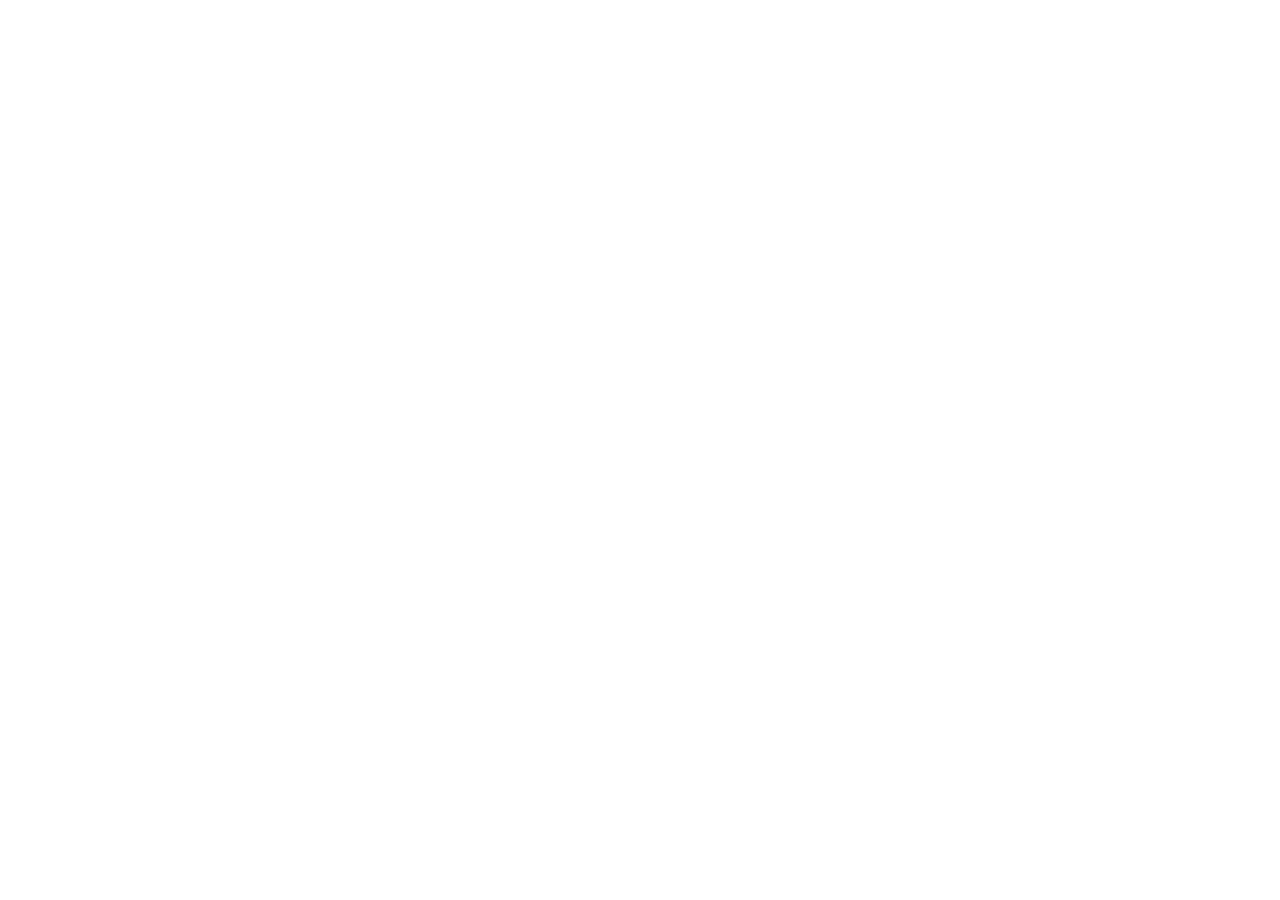
==== index.html @ fbf3a0bb "first commit" ====
<!DOCTYPE html>
<html lang="pt-br">
<head>
    <meta charset="UTF-8">
    <meta name="viewport" content="width=device-width, initial-scale=1.0">
    <title>Snake Game</title>

    <link rel="stylesheet" href="index.css">
    <link rel="bootstrap" href="https://cdn.jsdelivr.net/npm/bootstrap@5.3.8/dist/css/bootstrap.min.css">
</head>
<body>
    
</body>
</html>
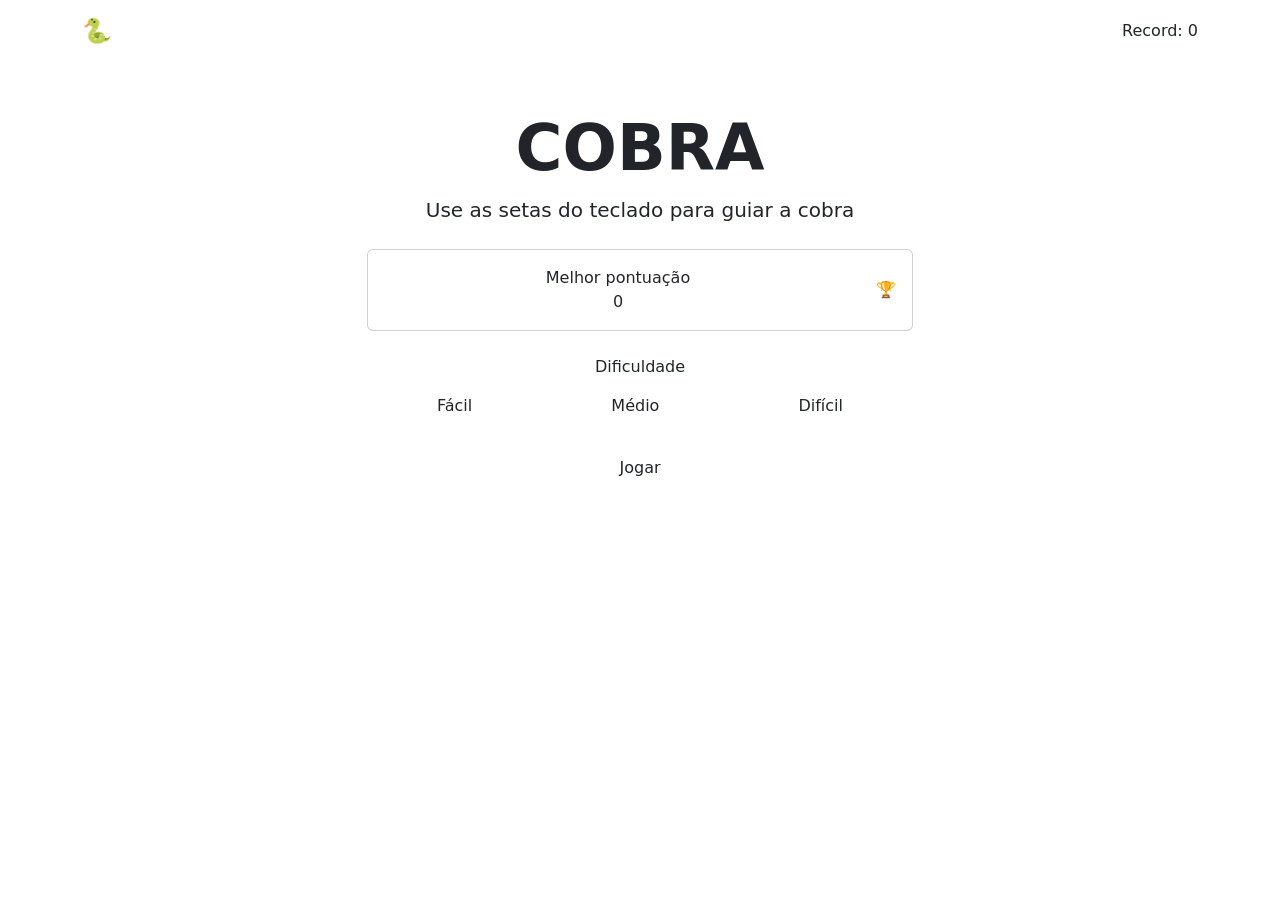
==== commit 991b3c70: "menu feito" ====
--- a/index.html
+++ b/index.html
@@ -6,9 +6,61 @@
     <title>Snake Game</title>
 
     <link rel="stylesheet" href="index.css">
-    <link rel="bootstrap" href="https://cdn.jsdelivr.net/npm/bootstrap@5.3.8/dist/css/bootstrap.min.css">
+    <link rel="stylesheet" href="https://cdn.jsdelivr.net/npm/bootstrap@5.3.8/dist/css/bootstrap.min.css">
 </head>
 <body>
-    
+    <header>
+        <nav class="navbar navbar-dark">
+            <div class="container">
+                <span class="navbar-brand fw-bold fs-4">🐍 SNAKE GAME</span>
+                <span class="navba-text" id="navbar-record">Record: 0</span>
+            </div>
+        </nav>
+    </header>
+
+    <main class="container py-5">
+        <div class="row justify-content-center">
+            <div class="col-12 col-md-8 col-lg-6 text-center">
+
+                <div class="titulo-bloco mb-4">
+                    <h1 class="display-3 fw-bold titulo-jogo">COBRA</h1>
+                    <P class="lead subtitulo">Use as setas do teclado para guiar a cobra</P>
+                </div>
+
+                <div class="card card-recorde mb-4">
+                    <div class="card-body py-3">
+                        <div class="row align-items-center">
+
+                            <div class="col">
+                                <span class="label-card">Melhor pontuação</span>
+                                <div class="valor-recorde" id="record-display">0</div>
+                            </div>
+
+                            <div class="col-auto">
+                                <span class="icone-trofeu">🏆</span>
+                            </div>
+
+                        </div>
+                    </div>
+                </div>
+
+                <div class="mb-4">
+                    <p class="label-secao mb-2">Dificuldade</p>
+                    <div class="btn-group w-100" role="group">
+                        <input type="radio" class="btn-check" name="dificuldede" id="facil" value="200">
+                        <label class="btn btn-outline-dif" for="facil">Fácil</label>
+
+                        <input type="radio" class="btn-check" name="dificuldede" id="medio" value="200">
+                        <label class="btn btn-outline-dif" for="medio">Médio</label>
+
+                        <input type="radio" class="btn-check" name="dificuldede" id="dificil" value="200">
+                        <label class="btn btn-outline-dif" for="dificil">Difícil</label>
+                    </div>
+                </div>
+
+                <a href="jogo.html" class="btn btn-jogar w-100 mb-3">Jogar</a>
+            </div>
+        </div>
+    </main>
 </body>
 </html>
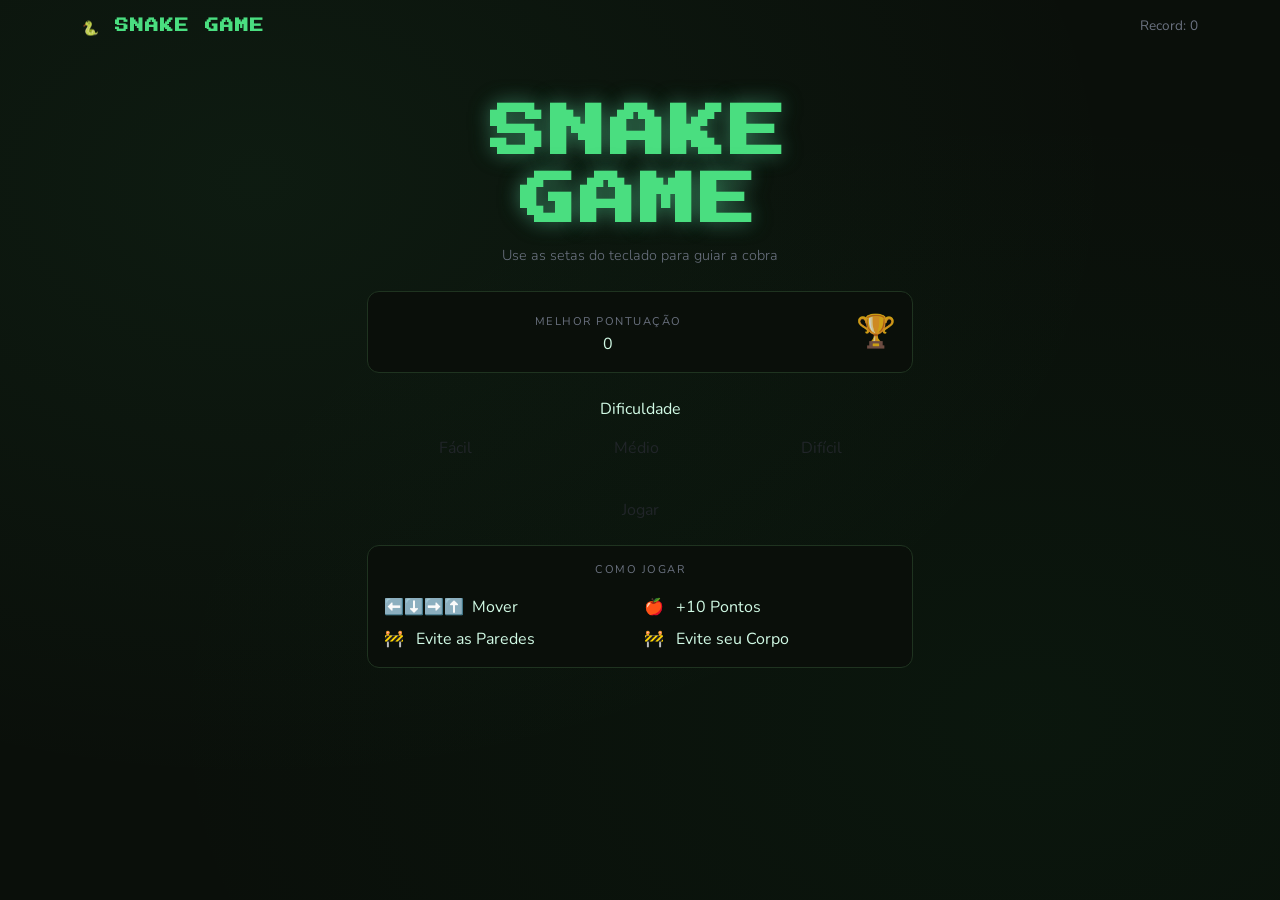
==== commit 180c703a: "Alterações do Css feitas até  o Trofeu. Falta ainda atualizar as dificuldades" ====
--- a/index.html
+++ b/index.html
@@ -5,15 +5,15 @@
     <meta name="viewport" content="width=device-width, initial-scale=1.0">
     <title>Snake Game</title>
 
+    <link rel="stylesheet" href="https://cdn.jsdelivr.net/npm/bootstrap@5.3.8/dist/css/bootstrap.min.css">
     <link rel="stylesheet" href="index.css">
-    <link rel="stylesheet" href="https://cdn.jsdelivr.net/npm/bootstrap@5.3.8/dist/css/bootstrap.min.css">
 </head>
 <body>
     <header>
         <nav class="navbar navbar-dark">
             <div class="container">
                 <span class="navbar-brand fw-bold fs-4">🐍 SNAKE GAME</span>
-                <span class="navba-text" id="navbar-record">Record: 0</span>
+                <span class="navbar-text" id="navbar-record">Record: 0</span>
             </div>
         </nav>
     </header>
@@ -23,7 +23,7 @@
             <div class="col-12 col-md-8 col-lg-6 text-center">
 
                 <div class="titulo-bloco mb-4">
-                    <h1 class="display-3 fw-bold titulo-jogo">COBRA</h1>
+                    <h1 class="display-3 fw-bold titulo-jogo">SNAKE GAME</h1>
                     <P class="lead subtitulo">Use as setas do teclado para guiar a cobra</P>
                 </div>
 
@@ -47,20 +47,45 @@
                 <div class="mb-4">
                     <p class="label-secao mb-2">Dificuldade</p>
                     <div class="btn-group w-100" role="group">
-                        <input type="radio" class="btn-check" name="dificuldede" id="facil" value="200">
+                        <input type="radio" class="btn-check" name="dificuldade" id="facil" value="200">
                         <label class="btn btn-outline-dif" for="facil">Fácil</label>
 
-                        <input type="radio" class="btn-check" name="dificuldede" id="medio" value="200">
+                        <input type="radio" class="btn-check" name="dificuldade" id="medio" value="200">
                         <label class="btn btn-outline-dif" for="medio">Médio</label>
 
-                        <input type="radio" class="btn-check" name="dificuldede" id="dificil" value="200">
+                        <input type="radio" class="btn-check" name="dificuldade" id="dificil" value="200">
                         <label class="btn btn-outline-dif" for="dificil">Difícil</label>
                     </div>
                 </div>
 
                 <a href="jogo.html" class="btn btn-jogar w-100 mb-3">Jogar</a>
+
+                <div class="card card-instrucoes">
+                    <div class="card-body">
+                        <p class="label-card mb-3"> Como jogar</p>
+                        <div class="row g-2 text-start">
+                            <div class="col-6"><div class="instrucao-item">⬅️⬇️➡️⬆️&nbsp; Mover</div></div>
+                            <div class="col-6"><div class="instrucao-item">🍎 &nbsp; +10 Pontos</div></div>
+                            <div class="col-6"><div class="instrucao-item">🚧 &nbsp; Evite as Paredes</div></div>
+                            <div class="col-6"><div class="instrucao-item">🚧 &nbsp; Evite seu Corpo</div></div>
+                        </div>
+                    </div>
+                </div>
             </div>
         </div>
     </main>
+
+    <script src="https://cdn.jsdelivr.net/npm/bootstrap@5.3.3/dist/js/bootstrap.bundle.min.js"></script>
+
+    <script>
+        const recorde = localStorage.getItem("cobra_record") || 0;
+        document.getElementById("recorde-display") .textContent = record;
+        document.getElementById("nav-recorde") .textContent = "recorde: " + recorde
+
+        document.getElementById("btn-jogar").addEventListener("click", () => {
+            const dificuldadeSelecionada = document.querySelector('input[name="dificuldade"]:checked').value;
+            localStorage.setItem("cobra_velocidade", dificuldadeSelecionada);
+        })
+    </script>
 </body>
 </html>
--- a/index.css
+++ b/index.css
@@ -0,0 +1,94 @@
+@import url('https://fonts.googleapis.com/css2?family=Nunito:ital,wght@0,200..1000;1,200..1000&family=Press+Start+2P&display=swap');
+
+:root {
+    --verde: #4ade80;
+    --verde-claro: #86EFAC;
+    --vermelho: #F87171;
+    --texto: #D1FAE5;
+    --esmaecido: #6B7280;
+    --fundo-card: #1A1A2E;
+    --borda: #1F3320;
+    --fundo: #0a0f0a;
+}
+
+* {
+    box-sizing: border-box;
+    margin: 0;
+    padding: 0;
+}
+
+body {
+    font-family: "Nunito", sans-serif;
+    background-color: var(--fundo);
+    color: var(--texto);
+    min-height: 100vh;
+    background-image: 
+        radial-gradient(ellipse at 20% 20%, rgba(74, 222, 128, 0.06) 0%, transparent 60%),
+        radial-gradient(ellipse at 80% 80%, rgba(22, 163, 74, 0.05) 0%, transparent 60%);
+}
+
+/* NAVBAR */
+.nav-bar {
+    background: rgb(10, 15, 10,0.9);
+    border-bottom: 1px solid var(--borda);
+    backdrop-filter: blur(8px);
+
+}
+
+.navbar-brand {
+    font-family: "Press Start 2P", monospace;
+    font-size: 0.85rem !important;
+    color: var(--verde) !important;
+    letter-spacing: 1px;
+} 
+
+.navbar-text {
+    font-size: 0.85rem;
+    color: var(--esmaecido);
+}
+
+/* TITULO */
+.titulo-jogo {
+    font-family: "Press Start 2P", monospace;
+    font-size: clamp(2rem, 8.5vw, 3.5rem) !important;
+    color: var(--verde);
+    text-shadow: 
+        0 0 20px rgb(74, 222, 128, 0.5),
+        0 0 20px rgba(74, 22, 128, 0.2);
+    line-height: 1.2;
+    letter-spacing: 4px;
+}
+
+.subtitulo{
+    color: var(--esmaecido);
+    font-size: 0.9rem;
+    line-height: 1.7;
+}
+
+/* CARD */
+.card-recorde, .card-instrucoes {
+    background: var(--fundo);
+    border: 1px solid var(--borda);
+    border-radius: 12px;
+    color: var(--texto);
+}
+
+.label-card{
+    font-size: 0.7rem;
+    text-transform: uppercase;
+    letter-spacing: 1.5px;
+    color: var(--esmaecido);
+    margin-bottom: 4px;
+}
+
+.valor-record{
+    font-family: "Press Start 2P", monospace;
+    font-size: 1.8rem;
+    color: var(--verde);
+    line-height: 1;
+}
+
+.icone-trofeu {
+    font-size: 2rem;
+    opacity: 0.8;
+}
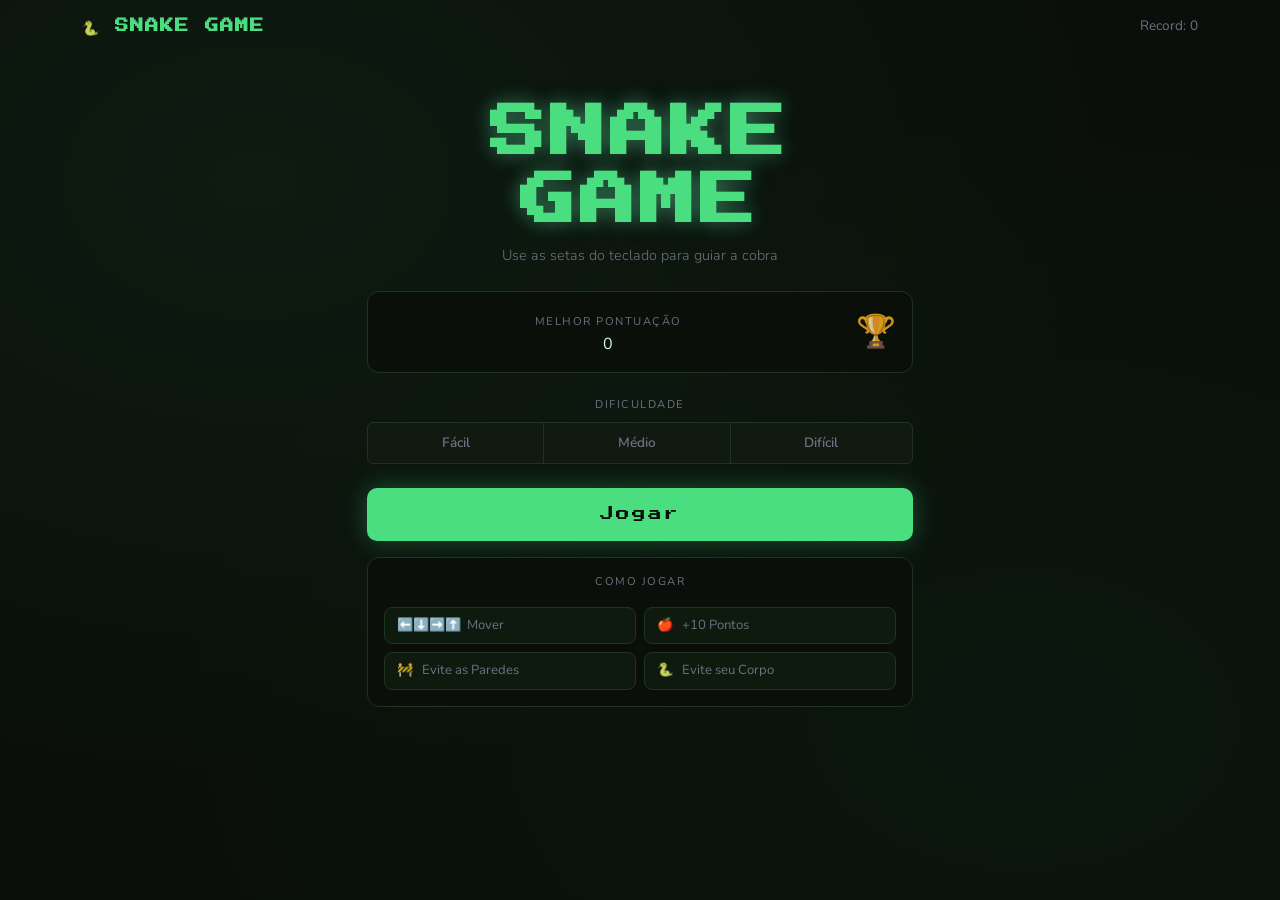
==== commit ea0f6ec0: "tela inicializada e paginas do jogo começamdo a ser feito" ====
--- a/index.html
+++ b/index.html
@@ -67,7 +67,7 @@
                             <div class="col-6"><div class="instrucao-item">⬅️⬇️➡️⬆️&nbsp; Mover</div></div>
                             <div class="col-6"><div class="instrucao-item">🍎 &nbsp; +10 Pontos</div></div>
                             <div class="col-6"><div class="instrucao-item">🚧 &nbsp; Evite as Paredes</div></div>
-                            <div class="col-6"><div class="instrucao-item">🚧 &nbsp; Evite seu Corpo</div></div>
+                            <div class="col-6"><div class="instrucao-item">🐍 &nbsp; Evite seu Corpo</div></div>
                         </div>
                     </div>
                 </div>
--- a/index.css
+++ b/index.css
@@ -2,13 +2,12 @@
 
 :root {
     --verde: #4ade80;
-    --verde-claro: #86EFAC;
-    --vermelho: #F87171;
-    --texto: #D1FAE5;
-    --esmaecido: #6B7280;
-    --fundo-card: #1A1A2E;
-    --borda: #1F3320;
+    --verde-escuro: #16a34a;
     --fundo: #0a0f0a;
+    --fundo-card: #111a11;
+    --borda: #1f3320;
+    --texto: #d1fae5;
+    --esmaecido: #6b7280;
 }
 
 * {
@@ -91,4 +90,66 @@
 .icone-trofeu {
     font-size: 2rem;
     opacity: 0.8;
+}
+
+/* DIFICULDADE */
+
+.label-secao {
+    font-size: 0.7rem;
+    text-transform: uppercase;
+    letter-spacing: 1.5px;
+    color: var(--esmaecido);
+}
+
+.btn-outline-dif {
+    background-color: var(--fundo-card);
+    border-color: var(--borda);
+    color: var(--esmaecido);
+    font-weight: 600;
+    font-size: 0.85rem;
+    padding: 10px;
+    transition: all 0.2s;
+}
+
+.btn-check:checked + .btn-outline-dif {
+    background: var(--verde-escuro);
+    border-color: var(--verde-claro);
+}
+
+.btn-outline-dif:hover {
+    background: #1a2e1a;
+    border-color: var(--verde) !important;
+    color: var(--verde) !important;
+}
+
+.btn-jogar {
+    font-family: "Press Start 2P", monospace;
+    font-size: 0.85rem;
+    background: var(--verde);
+    color: #0a0f0a;
+    border: none;
+    border-radius: 10px;
+    padding: 16px;
+    letter-spacing: 2px;
+    text-decoration: none;
+    display: block;
+    transition: all 0.2s;
+    box-shadow: 0 0 24px rgba(74, 222, 128, 0.3);
+}
+
+.btn-jogar:hover {
+    background: #86efac;
+    color: #0a0f0a;
+    box-shadow: 0 0 40px rgba(74, 222, 128, 0.5);
+    transform: translateY(-2px);
+}
+
+/* INSTRUÇÕES */
+.instrucao-item {
+    background: #0f1a0f;
+    border: 1px solid var(--borda);
+    border-radius: 8px;
+    padding: 8px 12px;
+    font-size: 0.82rem;
+    color: var(--esmaecido);
 }
